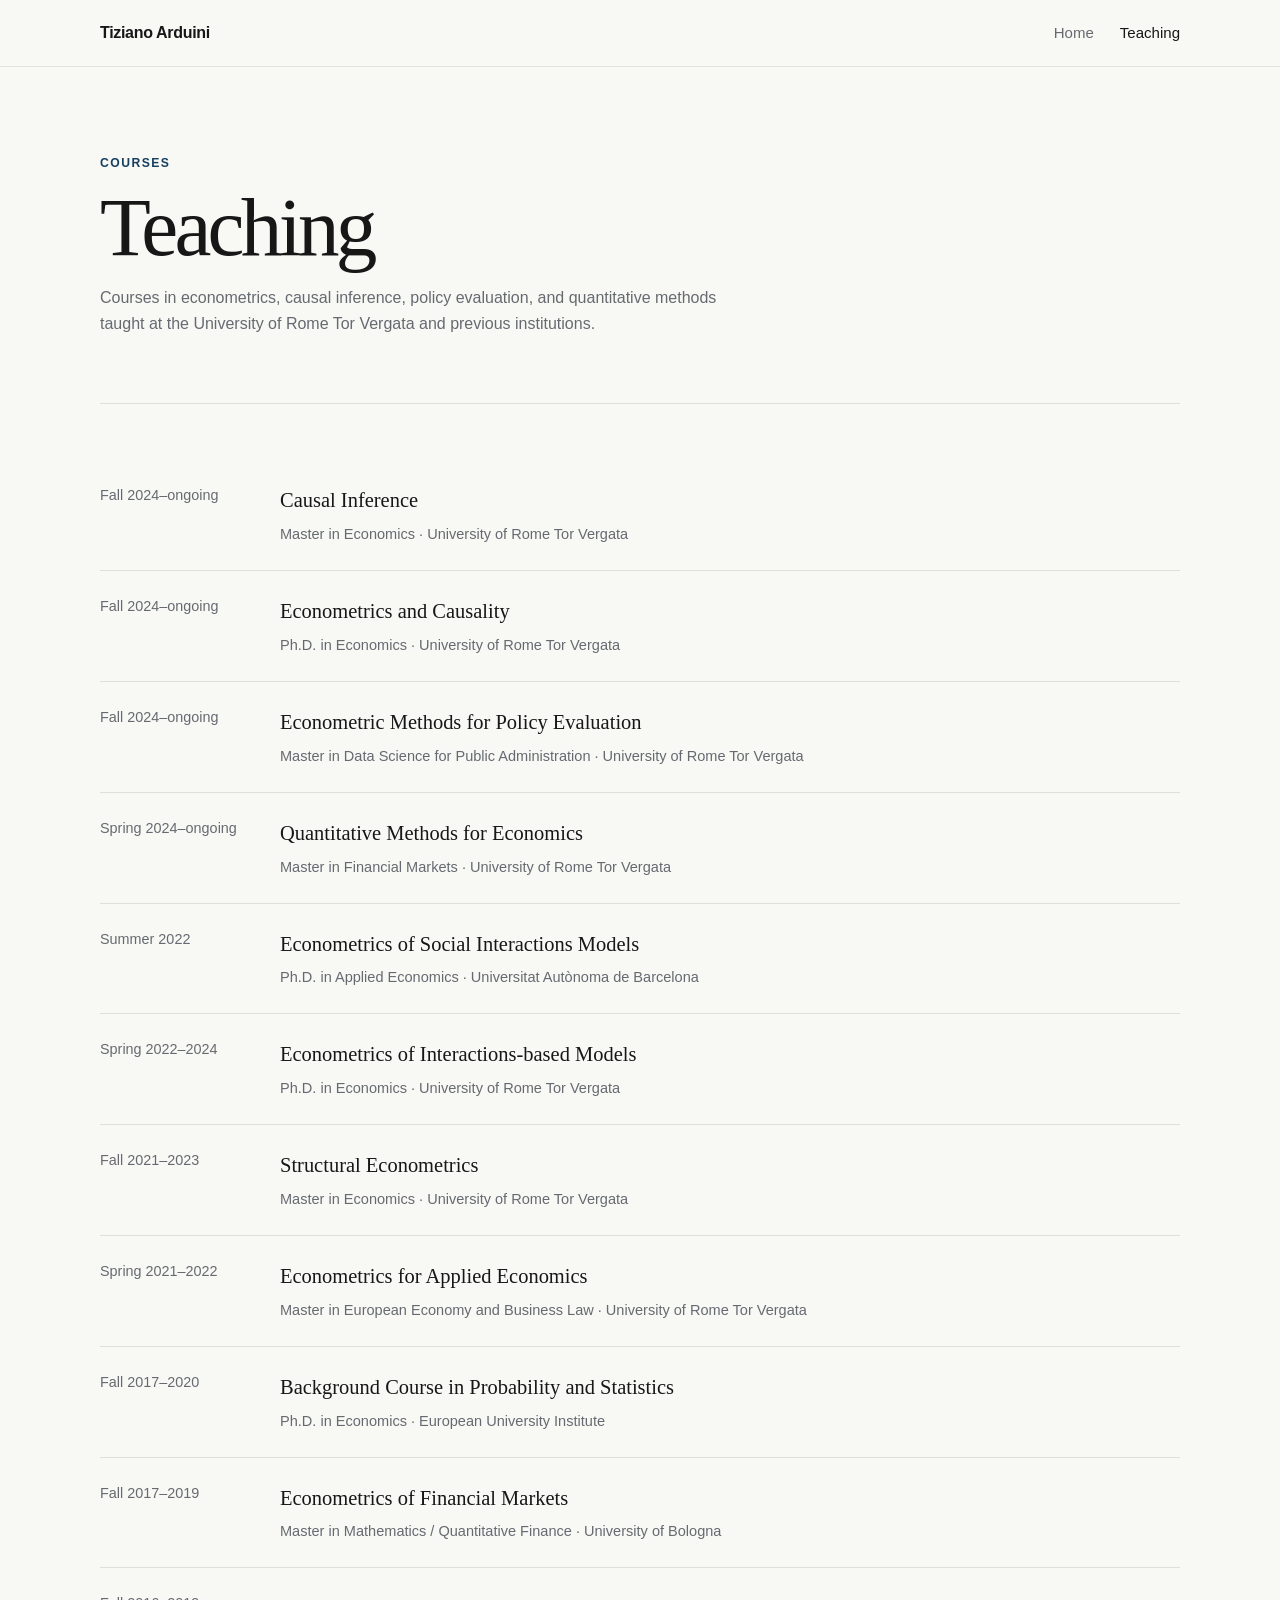
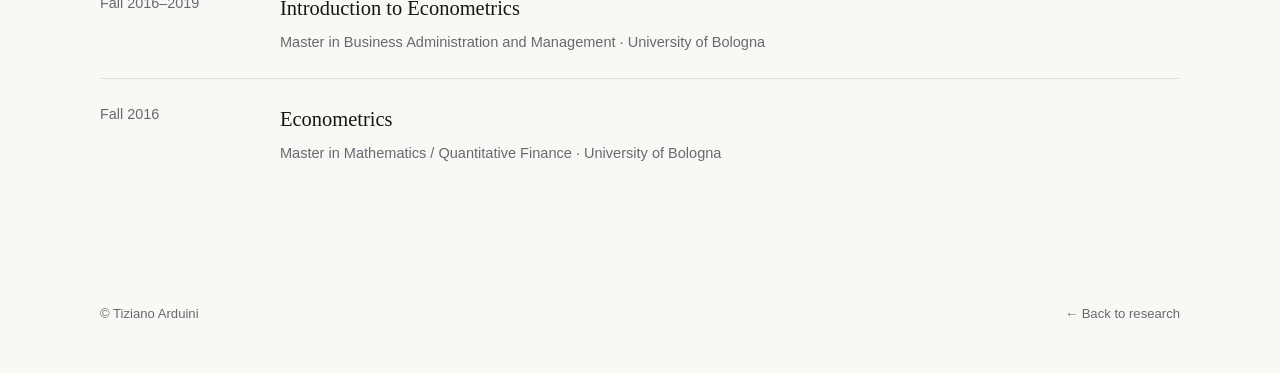
==== teaching.html @ e7d51561 "Add files via upload" ====
<!doctype html>
<html lang="en">
<head>
  <meta charset="utf-8">
  <meta name="viewport" content="width=device-width, initial-scale=1">
  <title>Teaching — Tiziano Arduini</title>
  <meta name="description" content="Teaching by Tiziano Arduini: econometrics, causal inference, policy evaluation, structural econometrics, and quantitative methods.">
  <meta name="robots" content="index,follow">
  <link rel="icon" href="favicon.svg" type="image/svg+xml">
  <link rel="stylesheet" href="styles.css">
</head>
<body>
  <header class="site-header">
    <div class="wrap nav">
      <a class="brand" href="index.html">Tiziano Arduini</a>
      <nav class="nav-links" aria-label="Primary navigation">
        <a href="index.html">Home</a>
        <a href="teaching.html" aria-current="page">Teaching</a>
      </nav>
    </div>
  </header>

  <main class="wrap">
    <section class="teaching-hero">
      <p class="eyebrow">Courses</p>
      <h1>Teaching</h1>
      <p class="teaching-intro">Courses in econometrics, causal inference, policy evaluation, and quantitative methods taught at the University of Rome Tor Vergata and previous institutions.</p>
    </section>

    <section class="course-list" aria-label="Teaching history">
      <article class="course">
        <div class="course-time">Fall 2024–ongoing</div>
        <div><h2>Causal Inference</h2><p>Master in Economics · University of Rome Tor Vergata</p></div>
      </article>
      <article class="course">
        <div class="course-time">Fall 2024–ongoing</div>
        <div><h2>Econometrics and Causality</h2><p>Ph.D. in Economics · University of Rome Tor Vergata</p></div>
      </article>
      <article class="course">
        <div class="course-time">Fall 2024–ongoing</div>
        <div><h2>Econometric Methods for Policy Evaluation</h2><p>Master in Data Science for Public Administration · University of Rome Tor Vergata</p></div>
      </article>
      <article class="course">
        <div class="course-time">Spring 2024–ongoing</div>
        <div><h2>Quantitative Methods for Economics</h2><p>Master in Financial Markets · University of Rome Tor Vergata</p></div>
      </article>
      <article class="course">
        <div class="course-time">Summer 2022</div>
        <div><h2>Econometrics of Social Interactions Models</h2><p>Ph.D. in Applied Economics · Universitat Autònoma de Barcelona</p></div>
      </article>
      <article class="course">
        <div class="course-time">Spring 2022–2024</div>
        <div><h2>Econometrics of Interactions-based Models</h2><p>Ph.D. in Economics · University of Rome Tor Vergata</p></div>
      </article>
      <article class="course">
        <div class="course-time">Fall 2021–2023</div>
        <div><h2>Structural Econometrics</h2><p>Master in Economics · University of Rome Tor Vergata</p></div>
      </article>
      <article class="course">
        <div class="course-time">Spring 2021–2022</div>
        <div><h2>Econometrics for Applied Economics</h2><p>Master in European Economy and Business Law · University of Rome Tor Vergata</p></div>
      </article>
      <article class="course">
        <div class="course-time">Fall 2017–2020</div>
        <div><h2>Background Course in Probability and Statistics</h2><p>Ph.D. in Economics · European University Institute</p></div>
      </article>
      <article class="course">
        <div class="course-time">Fall 2017–2019</div>
        <div><h2>Econometrics of Financial Markets</h2><p>Master in Mathematics / Quantitative Finance · University of Bologna</p></div>
      </article>
      <article class="course">
        <div class="course-time">Fall 2016–2019</div>
        <div><h2>Introduction to Econometrics</h2><p>Master in Business Administration and Management · University of Bologna</p></div>
      </article>
      <article class="course">
        <div class="course-time">Fall 2016</div>
        <div><h2>Econometrics</h2><p>Master in Mathematics / Quantitative Finance · University of Bologna</p></div>
      </article>
    </section>
  </main>

  <footer class="site-footer">
    <div class="wrap footer-row">
      <span>© Tiziano Arduini</span>
      <span><a href="index.html">← Back to research</a></span>
    </div>
  </footer>
</body>
</html>
---- styles.css ----
:root {
  --bg: #f8f8f5;
  --surface: #ffffff;
  --text: #171717;
  --muted: #666a70;
  --line: #dedfd9;
  --accent: #173f5f;
  --accent-soft: #e9f0f5;
  --max: 1080px;
  --radius: 14px;
}

* { box-sizing: border-box; }
html { scroll-behavior: smooth; }
body {
  margin: 0;
  background: var(--bg);
  color: var(--text);
  font-family: Inter, ui-sans-serif, -apple-system, BlinkMacSystemFont, "Segoe UI", Helvetica, Arial, sans-serif;
  font-size: 16px;
  line-height: 1.65;
  -webkit-font-smoothing: antialiased;
}

a { color: inherit; text-decoration: none; }
a:hover { color: var(--accent); }

.wrap { width: min(calc(100% - 40px), var(--max)); margin: 0 auto; }

.site-header {
  position: sticky;
  top: 0;
  z-index: 20;
  background: color-mix(in srgb, var(--bg) 91%, transparent);
  backdrop-filter: blur(16px);
  border-bottom: 1px solid color-mix(in srgb, var(--line) 80%, transparent);
}

.nav {
  min-height: 66px;
  display: flex;
  align-items: center;
  justify-content: space-between;
  gap: 24px;
}

.brand {
  font-weight: 760;
  letter-spacing: -0.02em;
}

.nav-links { display: flex; align-items: center; gap: 26px; }
.nav-links a { color: var(--muted); font-size: 0.94rem; }
.nav-links a[aria-current="page"], .nav-links a:hover { color: var(--text); }

.hero {
  display: grid;
  grid-template-columns: minmax(0, 1fr) 260px;
  gap: 70px;
  align-items: center;
  padding: 86px 0 68px;
  border-bottom: 1px solid var(--line);
}

.eyebrow {
  margin: 0 0 14px;
  color: var(--accent);
  font-weight: 700;
  font-size: 0.76rem;
  letter-spacing: 0.12em;
  text-transform: uppercase;
}

h1, h2, h3 { margin-top: 0; }
h1 {
  margin-bottom: 14px;
  font-family: Georgia, "Times New Roman", serif;
  font-size: clamp(3rem, 7vw, 5.4rem);
  font-weight: 500;
  line-height: 0.98;
  letter-spacing: -0.045em;
}

.hero-role {
  margin: 0 0 24px;
  color: var(--muted);
  font-size: 1.12rem;
}

.hero-copy {
  max-width: 760px;
  margin: 0;
  font-family: Georgia, "Times New Roman", serif;
  font-size: 1.18rem;
  line-height: 1.72;
}

.profile-links {
  display: flex;
  flex-wrap: wrap;
  gap: 8px 18px;
  margin-top: 28px;
  font-size: 0.92rem;
}
.profile-links a {
  color: var(--accent);
  border-bottom: 1px solid transparent;
}
.profile-links a:hover { border-bottom-color: var(--accent); }

.portrait-frame {
  aspect-ratio: 4 / 5;
  overflow: hidden;
  border-radius: 8px;
  background: #e8e8e3;
  border: 1px solid var(--line);
}
.portrait-frame img {
  width: 100%;
  height: 100%;
  display: block;
  object-fit: cover;
}

.section {
  display: grid;
  grid-template-columns: 190px minmax(0, 1fr);
  gap: 44px;
  padding: 74px 0;
  border-bottom: 1px solid var(--line);
}

.section-kicker {
  position: sticky;
  top: 98px;
  align-self: start;
}
.section-kicker h2 {
  margin-bottom: 8px;
  font-size: 0.78rem;
  letter-spacing: 0.12em;
  text-transform: uppercase;
}
.section-kicker p {
  margin: 0;
  color: var(--muted);
  font-size: 0.88rem;
  line-height: 1.5;
}

.paper-list { display: grid; gap: 0; }
.paper {
  position: relative;
  padding: 30px 0 32px;
  border-top: 1px solid var(--line);
}
.paper:first-child { border-top: 0; padding-top: 0; }

.paper-title {
  max-width: 820px;
  margin: 0 0 8px;
  font-family: Georgia, "Times New Roman", serif;
  font-size: clamp(1.35rem, 2.7vw, 1.75rem);
  font-weight: 500;
  line-height: 1.3;
  letter-spacing: -0.018em;
}
.paper-title a:hover { color: var(--accent); }

.paper-meta {
  margin: 0 0 7px;
  color: var(--muted);
  font-size: 0.93rem;
}
.paper-meta .journal {
  color: var(--text);
  font-style: italic;
  font-family: Georgia, "Times New Roman", serif;
  font-size: 1.02rem;
}
.paper-authors {
  margin: 0 0 11px;
  color: var(--muted);
  font-size: 0.93rem;
}
.paper-authors a { color: var(--text); }
.paper-authors a:hover { color: var(--accent); }

.paper-note {
  margin: 8px 0 0;
  max-width: 820px;
  color: var(--muted);
  font-size: 0.9rem;
}

.paper-links {
  display: flex;
  flex-wrap: wrap;
  gap: 7px;
  margin-top: 13px;
}
.paper-links a, .status {
  display: inline-flex;
  align-items: center;
  min-height: 29px;
  padding: 3px 9px;
  border: 1px solid var(--line);
  border-radius: 999px;
  background: var(--surface);
  color: var(--muted);
  font-size: 0.76rem;
  font-weight: 650;
  letter-spacing: 0.015em;
}
.paper-links a:hover {
  border-color: var(--accent);
  color: var(--accent);
}
.status {
  margin-left: 8px;
  border-color: transparent;
  background: var(--accent-soft);
  color: var(--accent);
  vertical-align: 0.15em;
}

.wip-list { display: grid; gap: 0; }
.wip {
  padding: 21px 0;
  border-top: 1px solid var(--line);
}
.wip:first-child { border-top: 0; padding-top: 0; }
.wip h3 {
  margin: 0 0 5px;
  font-family: Georgia, "Times New Roman", serif;
  font-size: 1.18rem;
  font-weight: 500;
  line-height: 1.4;
}
.wip p { margin: 0; color: var(--muted); font-size: 0.9rem; }

.old-research { color: var(--muted); }
.old-research .paper-title { font-size: 1.16rem; }

.site-footer {
  padding: 34px 0 48px;
  color: var(--muted);
  font-size: 0.82rem;
}
.footer-row {
  display: flex;
  justify-content: space-between;
  gap: 20px;
  flex-wrap: wrap;
}

.teaching-hero {
  padding: 86px 0 50px;
  border-bottom: 1px solid var(--line);
}
.teaching-hero h1 { font-size: clamp(3rem, 8vw, 5.2rem); }
.teaching-intro { max-width: 650px; color: var(--muted); }

.course-list { padding: 56px 0 80px; }
.course {
  display: grid;
  grid-template-columns: 150px minmax(0, 1fr);
  gap: 30px;
  padding: 24px 0;
  border-top: 1px solid var(--line);
}
.course:first-child { border-top: 0; }
.course-time { color: var(--muted); font-size: 0.9rem; }
.course h2 {
  margin: 0 0 4px;
  font-family: Georgia, "Times New Roman", serif;
  font-size: 1.28rem;
  font-weight: 500;
}
.course p { margin: 0; color: var(--muted); font-size: 0.91rem; }

@media (max-width: 820px) {
  .hero { grid-template-columns: 1fr; gap: 40px; padding-top: 58px; }
  .portrait-frame { width: min(260px, 70vw); order: -1; }
  .section { grid-template-columns: 1fr; gap: 26px; padding: 56px 0; }
  .section-kicker { position: static; }
  .section-kicker p { max-width: 520px; }
  .course { grid-template-columns: 1fr; gap: 5px; }
}

@media (max-width: 520px) {
  .wrap { width: min(calc(100% - 28px), var(--max)); }
  .nav { min-height: 58px; }
  .nav-links { gap: 18px; }
  .hero { padding: 44px 0 48px; }
  h1 { font-size: 3.15rem; }
  .hero-copy { font-size: 1.08rem; }
  .paper { padding: 25px 0 27px; }
  .status { display: inline-flex; margin: 7px 0 0; }
}

@media (prefers-reduced-motion: reduce) {
  html { scroll-behavior: auto; }
}
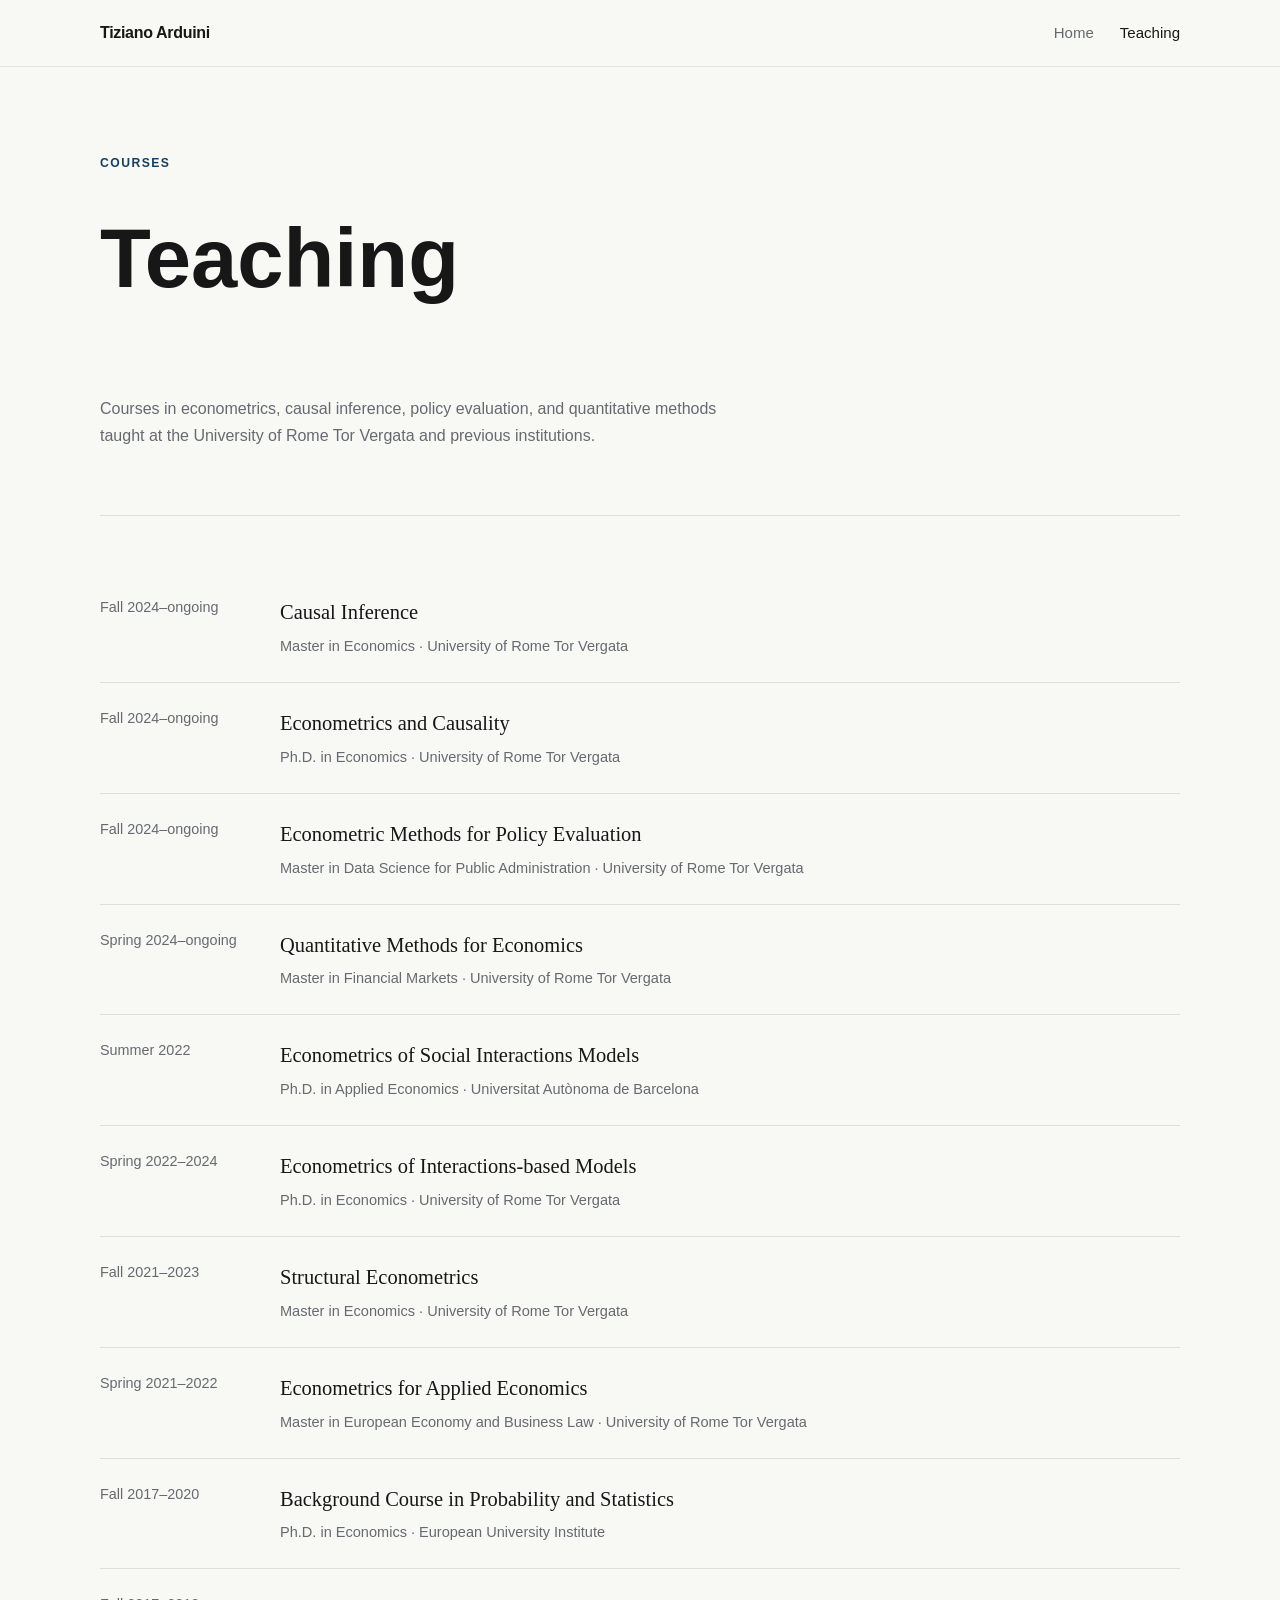
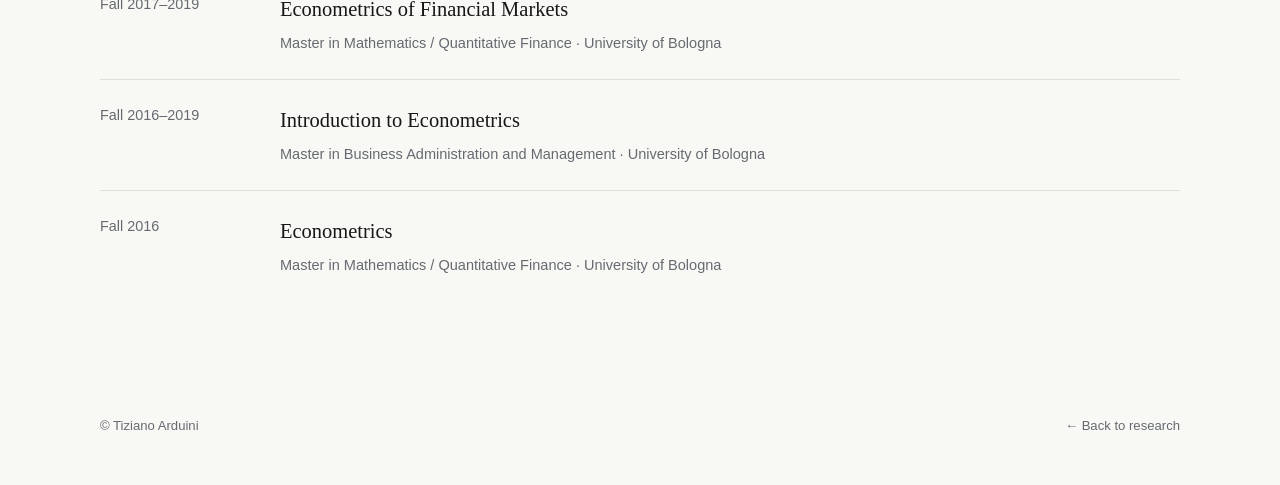
==== commit 87e0535e: "Add files via upload" ====
--- a/teaching.html
+++ b/teaching.html
@@ -6,8 +6,9 @@
   <title>Teaching — Tiziano Arduini</title>
   <meta name="description" content="Teaching by Tiziano Arduini: econometrics, causal inference, policy evaluation, structural econometrics, and quantitative methods.">
   <meta name="robots" content="index,follow">
+  <link rel="canonical" href="https://tiziardui.github.io/teaching.html">
   <link rel="icon" href="favicon.svg" type="image/svg+xml">
-  <link rel="stylesheet" href="styles.css">
+  <link rel="stylesheet" href="styles.css?v=9">
 </head>
 <body>
   <header class="site-header">
@@ -30,51 +31,51 @@
     <section class="course-list" aria-label="Teaching history">
       <article class="course">
         <div class="course-time">Fall 2024–ongoing</div>
-        <div><h2>Causal Inference</h2><p>Master in Economics · University of Rome Tor Vergata</p></div>
+        <div><h2><a href="https://economia.uniroma2.it/master-science/economics/corso/2724/" target="_blank" rel="noopener">Causal Inference</a></h2><p>Master in Economics · University of Rome Tor Vergata</p></div>
       </article>
       <article class="course">
         <div class="course-time">Fall 2024–ongoing</div>
-        <div><h2>Econometrics and Causality</h2><p>Ph.D. in Economics · University of Rome Tor Vergata</p></div>
+        <div><h2><a href="https://economia.uniroma2.it/phd/ef/2nd-year/" target="_blank" rel="noopener">Econometrics and Causality</a></h2><p>Ph.D. in Economics · University of Rome Tor Vergata</p></div>
       </article>
       <article class="course">
         <div class="course-time">Fall 2024–ongoing</div>
-        <div><h2>Econometric Methods for Policy Evaluation</h2><p>Master in Data Science for Public Administration · University of Rome Tor Vergata</p></div>
+        <div><h2><a href="https://datasciencepa.uniroma2.it/public/datasciencepa/files/Syllabus_econometric_methods_policy_evaluation_23-24.pdf" target="_blank" rel="noopener">Econometric Methods for Policy Evaluation</a></h2><p>Master in Data Science for Public Administration · University of Rome Tor Vergata</p></div>
       </article>
       <article class="course">
         <div class="course-time">Spring 2024–ongoing</div>
-        <div><h2>Quantitative Methods for Economics</h2><p>Master in Financial Markets · University of Rome Tor Vergata</p></div>
+        <div><h2><a href="https://economia.uniroma2.it/cdl/biennio/clemif/corso/2409/" target="_blank" rel="noopener">Quantitative Methods for Economics</a></h2><p>Master in Financial Markets · University of Rome Tor Vergata</p></div>
       </article>
       <article class="course">
         <div class="course-time">Summer 2022</div>
-        <div><h2>Econometrics of Social Interactions Models</h2><p>Ph.D. in Applied Economics · Universitat Autònoma de Barcelona</p></div>
+        <div><h2><a href="https://www.dropbox.com/s/5vohmos2k13ryqt/Econometrics_of_social_interactions_2022.pdf?dl=0" target="_blank" rel="noopener">Econometrics of Social Interactions Models</a></h2><p>Ph.D. in Applied Economics · Universitat Autònoma de Barcelona</p></div>
       </article>
       <article class="course">
         <div class="course-time">Spring 2022–2024</div>
-        <div><h2>Econometrics of Interactions-based Models</h2><p>Ph.D. in Economics · University of Rome Tor Vergata</p></div>
+        <div><h2><a href="https://www.dropbox.com/s/j0rrm6a7fsojkj3/Econometrics_of_interactions-based_models_2022.pdf?dl=0" target="_blank" rel="noopener">Econometrics of Interactions-based Models</a></h2><p>Ph.D. in Economics · University of Rome Tor Vergata</p></div>
       </article>
       <article class="course">
         <div class="course-time">Fall 2021–2023</div>
-        <div><h2>Structural Econometrics</h2><p>Master in Economics · University of Rome Tor Vergata</p></div>
+        <div><h2><a href="https://economia.uniroma2.it/master-science/economics/corso/2118/" target="_blank" rel="noopener">Structural Econometrics</a></h2><p>Master in Economics · University of Rome Tor Vergata</p></div>
       </article>
       <article class="course">
         <div class="course-time">Spring 2021–2022</div>
-        <div><h2>Econometrics for Applied Economics</h2><p>Master in European Economy and Business Law · University of Rome Tor Vergata</p></div>
+        <div><h2><a href="https://economia.uniroma2.it/master-science/eebl/corso/1751/" target="_blank" rel="noopener">Econometrics for Applied Economics</a></h2><p>Master in European Economy and Business Law · University of Rome Tor Vergata</p></div>
       </article>
       <article class="course">
         <div class="course-time">Fall 2017–2020</div>
-        <div><h2>Background Course in Probability and Statistics</h2><p>Ph.D. in Economics · European University Institute</p></div>
+        <div><h2><a href="https://piazza.com/eui.eu/summer2019/1" target="_blank" rel="noopener">Background Course in Probability and Statistics</a></h2><p>Ph.D. in Economics · European University Institute</p></div>
       </article>
       <article class="course">
         <div class="course-time">Fall 2017–2019</div>
-        <div><h2>Econometrics of Financial Markets</h2><p>Master in Mathematics / Quantitative Finance · University of Bologna</p></div>
+        <div><h2><a href="https://www.ems.unibo.it/it/corsi/insegnamenti/insegnamento/2018/392835" target="_blank" rel="noopener">Econometrics of Financial Markets</a></h2><p>Master in Mathematics / Quantitative Finance · University of Bologna</p></div>
       </article>
       <article class="course">
         <div class="course-time">Fall 2016–2019</div>
-        <div><h2>Introduction to Econometrics</h2><p>Master in Business Administration and Management · University of Bologna</p></div>
+        <div><h2><a href="https://www.ems.unibo.it/it/corsi/insegnamenti/insegnamento/2018/385279" target="_blank" rel="noopener">Introduction to Econometrics</a></h2><p>Master in Business Administration and Management · University of Bologna</p></div>
       </article>
       <article class="course">
         <div class="course-time">Fall 2016</div>
-        <div><h2>Econometrics</h2><p>Master in Mathematics / Quantitative Finance · University of Bologna</p></div>
+        <div><h2><a href="https://www.unibo.it/en/teaching/course-unit-catalogue/course-unit/2016/340839" target="_blank" rel="noopener">Econometrics</a></h2><p>Master in Mathematics / Quantitative Finance · University of Bologna</p></div>
       </article>
     </section>
   </main>
--- a/styles.css
+++ b/styles.css
@@ -53,17 +53,112 @@
 .nav-links a { color: var(--muted); font-size: 0.94rem; }
 .nav-links a[aria-current="page"], .nav-links a:hover { color: var(--text); }
 
-.hero {
+.hero.profile-hero {
   display: grid;
-  grid-template-columns: minmax(0, 1fr) 260px;
-  gap: 70px;
-  align-items: center;
-  padding: 86px 0 68px;
+  grid-template-columns: 340px minmax(0, 1fr);
+  gap: 82px;
+  align-items: start;
+  padding: 72px 0 70px;
   border-bottom: 1px solid var(--line);
 }
 
+.profile-card {
+  display: flex;
+  flex-direction: column;
+  align-items: center;
+  text-align: center;
+}
+
+
+.portrait-frame {
+  width: 320px;
+  aspect-ratio: 1 / 1;
+  margin: 0 0 16px;
+  overflow: hidden;
+  border-radius: 50%;
+  background: #e8e8e3;
+  border: 1px solid var(--line);
+  box-shadow: 0 16px 40px rgba(20, 31, 40, 0.08);
+}
+
+.portrait-frame img {
+  width: 100%;
+  height: 100%;
+  display: block;
+  object-fit: cover;
+  object-position: center 18%;
+}
+
+.profile-name {
+  margin: 0 0 5px;
+  font-family: Georgia, "Times New Roman", serif;
+  font-size: 1.18rem;
+  font-weight: 500;
+  line-height: 1.12;
+  letter-spacing: -0.025em;
+}
+
+.profile-title {
+  margin: 0 0 5px;
+  color: var(--text);
+  font-size: 0.90rem;
+  font-weight: 650;
+  line-height: 1.45;
+}
+
+.profile-affiliation {
+  margin: 0;
+  color: var(--muted);
+  font-size: 0.82rem;
+  line-height: 1.45;
+}
+
+.social-icons {
+  display: flex;
+  align-items: center;
+  justify-content: center;
+  gap: 11px;
+  margin-top: 15px;
+}
+
+.social-icon {
+  width: 20px;
+  height: 20px;
+  display: inline-flex;
+  align-items: center;
+  justify-content: center;
+  color: #42474c;
+  font-family: Arial, Helvetica, sans-serif;
+  font-size: 0.91rem;
+  font-weight: 700;
+  line-height: 1;
+  transition: color 140ms ease, transform 140ms ease;
+}
+
+.social-icon:hover {
+  color: var(--accent);
+  transform: translateY(-1px);
+}
+
+.social-icon:focus-visible {
+  outline: 2px solid var(--accent);
+  outline-offset: 3px;
+  border-radius: 3px;
+}
+
+.social-mail span { font-size: 0.93rem; font-weight: 500; }
+.social-x span { font-size: 0.96rem; font-weight: 500; }
+.social-linkedin span { font-size: 0.86rem; font-weight: 800; letter-spacing: -0.05em; }
+.social-scholar span { font-family: Georgia, "Times New Roman", serif; font-size: 0.92rem; font-weight: 700; }
+.social-orcid span { font-size: 0.77rem; font-weight: 800; letter-spacing: -0.06em; }
+
+.profile-about {
+  padding-top: 77px;
+  max-width: 700px;
+}
+
 .eyebrow {
-  margin: 0 0 14px;
+  margin: 0 0 17px;
   color: var(--accent);
   font-weight: 700;
   font-size: 0.76rem;
@@ -72,54 +167,63 @@
 }
 
 h1, h2, h3 { margin-top: 0; }
-h1 {
-  margin-bottom: 14px;
-  font-family: Georgia, "Times New Roman", serif;
-  font-size: clamp(3rem, 7vw, 5.4rem);
-  font-weight: 500;
-  line-height: 0.98;
-  letter-spacing: -0.045em;
-}
-
-.hero-role {
-  margin: 0 0 24px;
-  color: var(--muted);
-  font-size: 1.12rem;
-}
 
 .hero-copy {
-  max-width: 760px;
+  max-width: 700px;
   margin: 0;
   font-family: Georgia, "Times New Roman", serif;
-  font-size: 1.18rem;
-  line-height: 1.72;
+  font-size: clamp(1.16rem, 1.9vw, 1.42rem);
+  line-height: 1.62;
+  letter-spacing: -0.012em;
+}
+
+.research-fields {
+  margin: 25px 0 0;
+  max-width: 660px;
+  color: var(--muted);
+  font-size: 0.88rem;
+  line-height: 1.65;
 }
 
 .profile-links {
   display: flex;
   flex-wrap: wrap;
-  gap: 8px 18px;
-  margin-top: 28px;
-  font-size: 0.92rem;
-}
+  gap: 10px 22px;
+  margin-top: 27px;
+  font-size: 0.9rem;
+}
+
 .profile-links a {
   color: var(--accent);
   border-bottom: 1px solid transparent;
 }
+
 .profile-links a:hover { border-bottom-color: var(--accent); }
 
-.portrait-frame {
-  aspect-ratio: 4 / 5;
-  overflow: hidden;
-  border-radius: 8px;
-  background: #e8e8e3;
-  border: 1px solid var(--line);
-}
-.portrait-frame img {
-  width: 100%;
-  height: 100%;
+.profile-university-logo {
+  display: inline-flex;
+  align-items: center;
+  justify-content: center;
+  margin-top: 16px;
+  opacity: 0.9;
+  transition: opacity 140ms ease, transform 140ms ease;
+}
+
+.profile-university-logo img {
+  width: 86px;
+  height: auto;
   display: block;
-  object-fit: cover;
+}
+
+.profile-university-logo:hover {
+  opacity: 1;
+  transform: translateY(-1px);
+}
+
+.profile-university-logo:focus-visible {
+  outline: 2px solid var(--accent);
+  outline-offset: 4px;
+  border-radius: 4px;
 }
 
 .section {
@@ -233,9 +337,9 @@
 .wip h3 {
   margin: 0 0 5px;
   font-family: Georgia, "Times New Roman", serif;
-  font-size: 1.18rem;
+  font-size: 1.30rem;
   font-weight: 500;
-  line-height: 1.4;
+  line-height: 1.34;
 }
 .wip p { margin: 0; color: var(--muted); font-size: 0.9rem; }
 
@@ -280,8 +384,17 @@
 .course p { margin: 0; color: var(--muted); font-size: 0.91rem; }
 
 @media (max-width: 820px) {
-  .hero { grid-template-columns: 1fr; gap: 40px; padding-top: 58px; }
-  .portrait-frame { width: min(260px, 70vw); order: -1; }
+  .hero.profile-hero {
+    grid-template-columns: 1fr;
+    gap: 44px;
+    padding-top: 50px;
+  }
+  .profile-card { align-items: flex-start; text-align: left; }
+  .profile-university-logo { margin-top: 16px; }
+  .profile-university-logo img { width: 82px; }
+  .portrait-frame { width: min(300px, 82vw); }
+  .social-icons { justify-content: flex-start; }
+  .profile-about { padding-top: 0; max-width: 680px; }
   .section { grid-template-columns: 1fr; gap: 26px; padding: 56px 0; }
   .section-kicker { position: static; }
   .section-kicker p { max-width: 520px; }
@@ -289,12 +402,13 @@
 }
 
 @media (max-width: 520px) {
+  .profile-university-logo img { width: 76px; }
   .wrap { width: min(calc(100% - 28px), var(--max)); }
   .nav { min-height: 58px; }
   .nav-links { gap: 18px; }
-  .hero { padding: 44px 0 48px; }
-  h1 { font-size: 3.15rem; }
-  .hero-copy { font-size: 1.08rem; }
+  .hero.profile-hero { padding: 38px 0 48px; gap: 36px; }
+  .profile-name { font-size: 1.16rem; }
+  .hero-copy { font-size: 1.12rem; }
   .paper { padding: 25px 0 27px; }
   .status { display: inline-flex; margin: 7px 0 0; }
 }
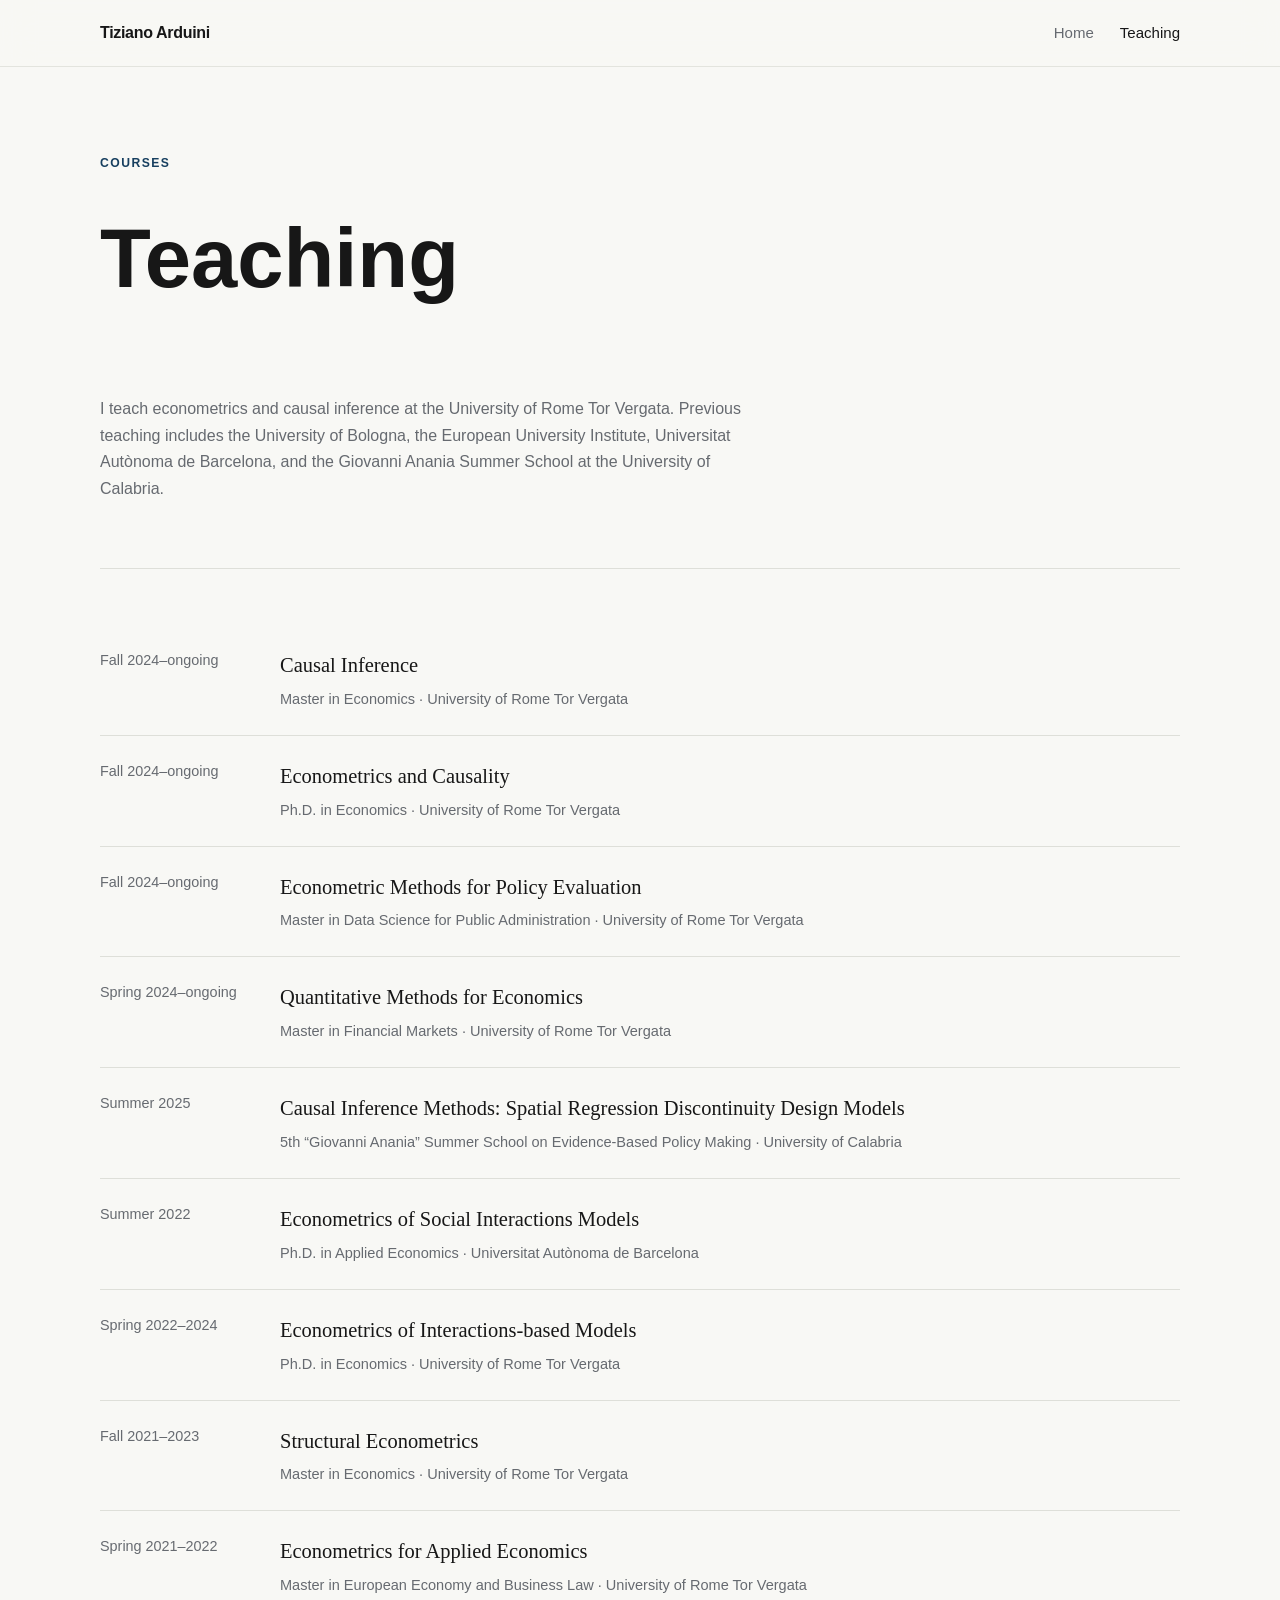
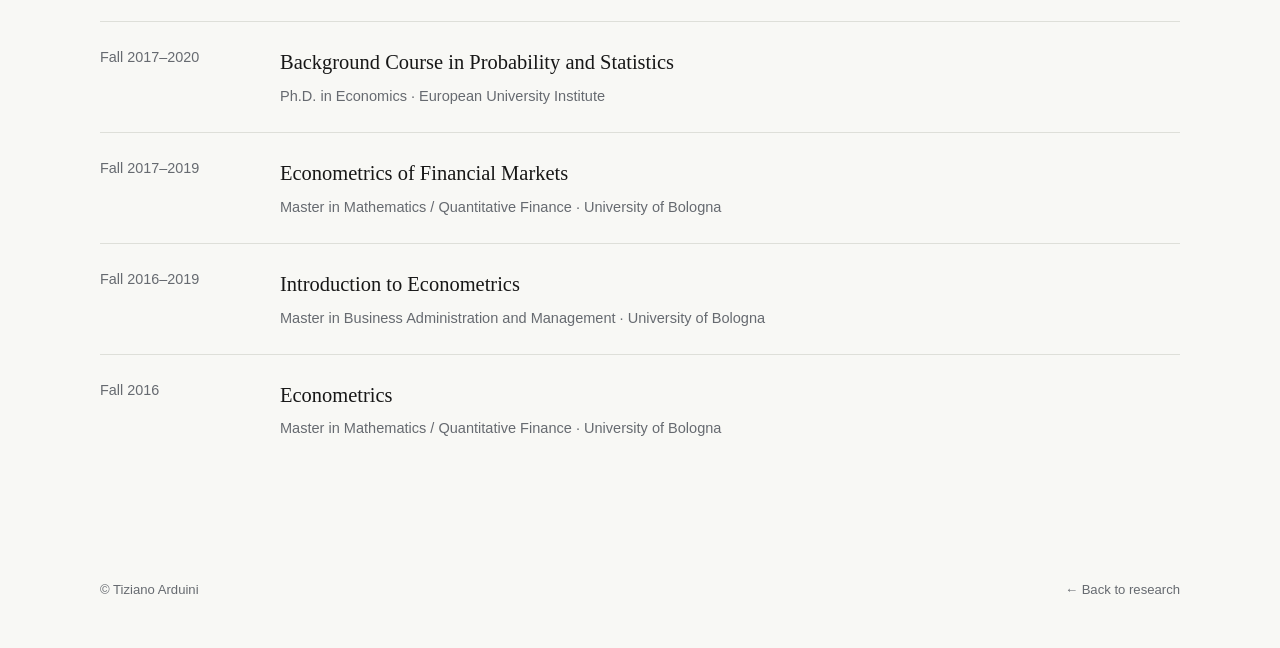
==== commit dd731734: "Add files via upload" ====
--- a/teaching.html
+++ b/teaching.html
@@ -25,7 +25,7 @@
     <section class="teaching-hero">
       <p class="eyebrow">Courses</p>
       <h1>Teaching</h1>
-      <p class="teaching-intro">Courses in econometrics, causal inference, policy evaluation, and quantitative methods taught at the University of Rome Tor Vergata and previous institutions.</p>
+      <p class="teaching-intro">I teach econometrics and causal inference at the University of Rome Tor Vergata. Previous teaching includes the University of Bologna, the European University Institute, Universitat Autònoma de Barcelona, and the Giovanni Anania Summer School at the University of Calabria.</p>
     </section>
 
     <section class="course-list" aria-label="Teaching history">
@@ -44,6 +44,10 @@
       <article class="course">
         <div class="course-time">Spring 2024–ongoing</div>
         <div><h2><a href="https://economia.uniroma2.it/cdl/biennio/clemif/corso/2409/" target="_blank" rel="noopener">Quantitative Methods for Economics</a></h2><p>Master in Financial Markets · University of Rome Tor Vergata</p></div>
+      </article>
+      <article class="course">
+        <div class="course-time">Summer 2025</div>
+        <div><h2><a href="https://desf.unical.it/contents/news/view/17769-5th-giovanni-anania-summer-school-on-evidence-based-policy-making/" target="_blank" rel="noopener">Causal Inference Methods: Spatial Regression Discontinuity Design Models</a></h2><p>5th “Giovanni Anania” Summer School on Evidence-Based Policy Making · University of Calabria</p></div>
       </article>
       <article class="course">
         <div class="course-time">Summer 2022</div>
